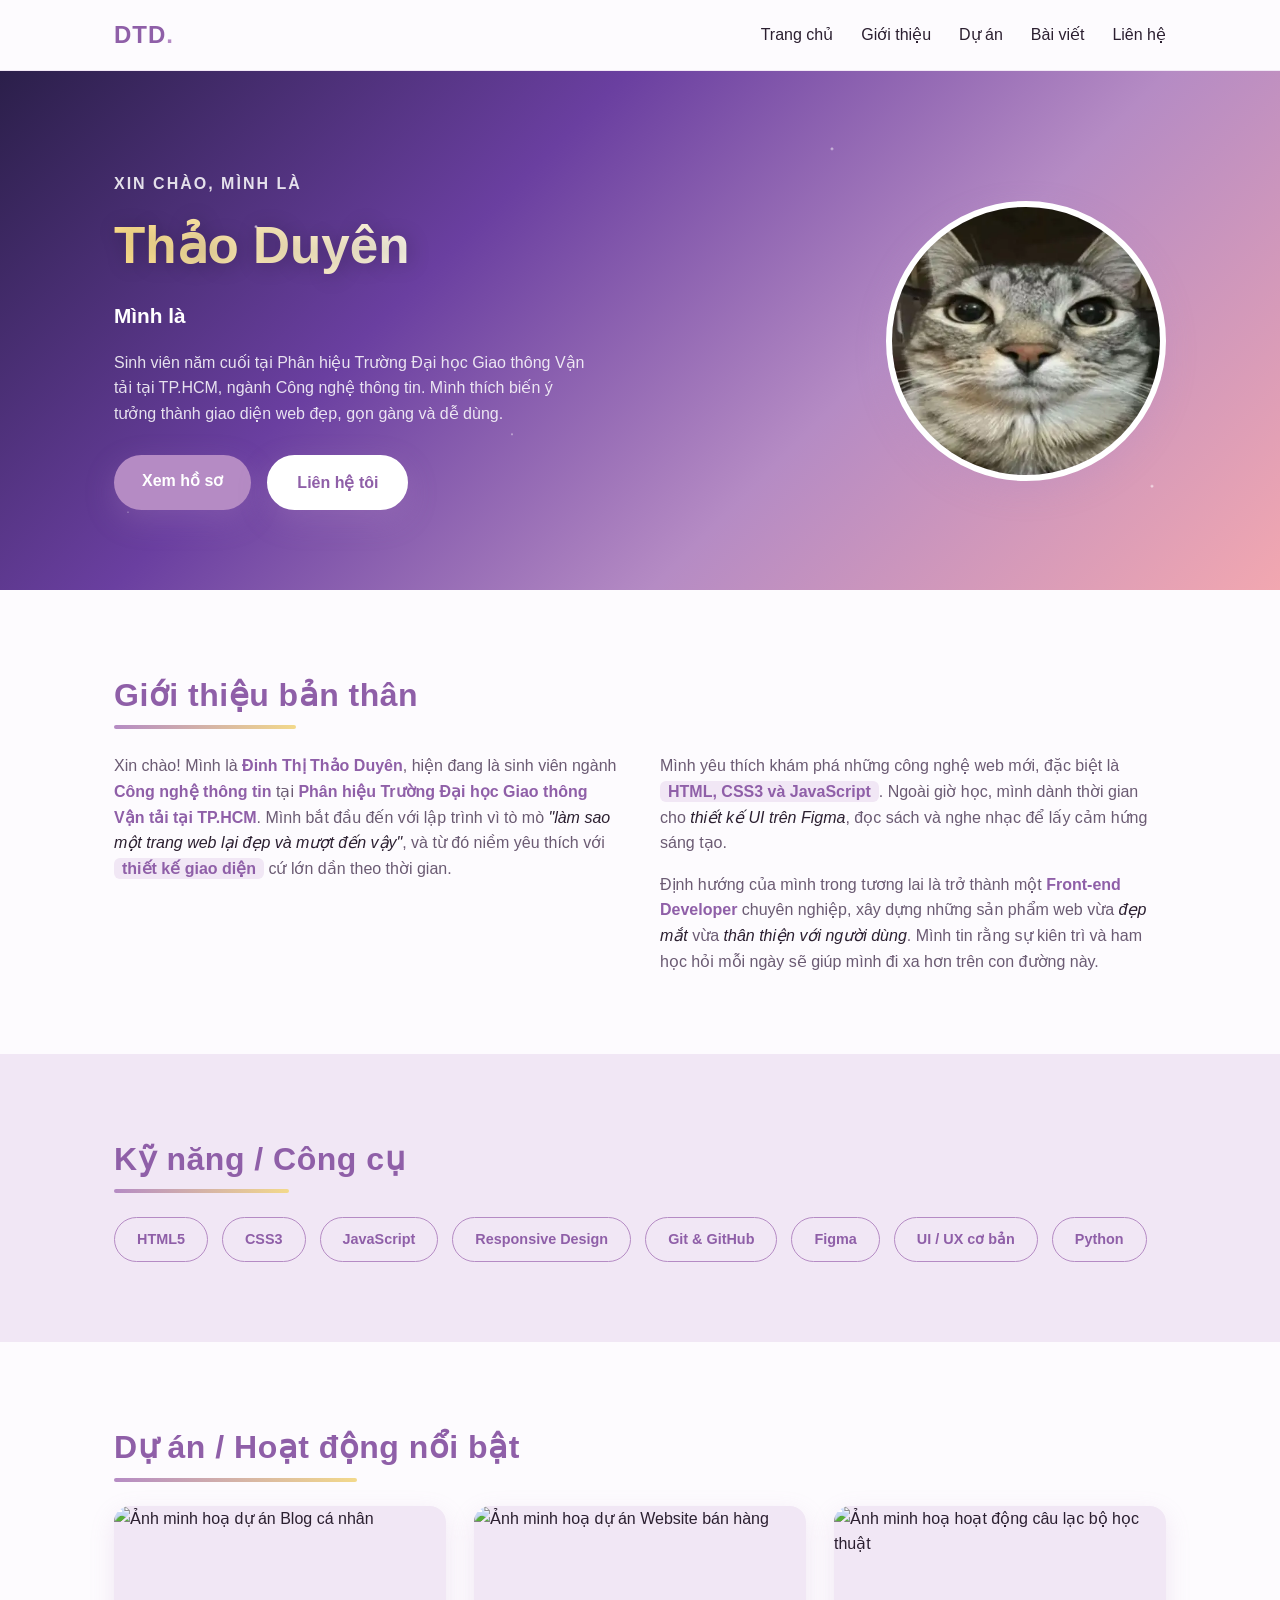
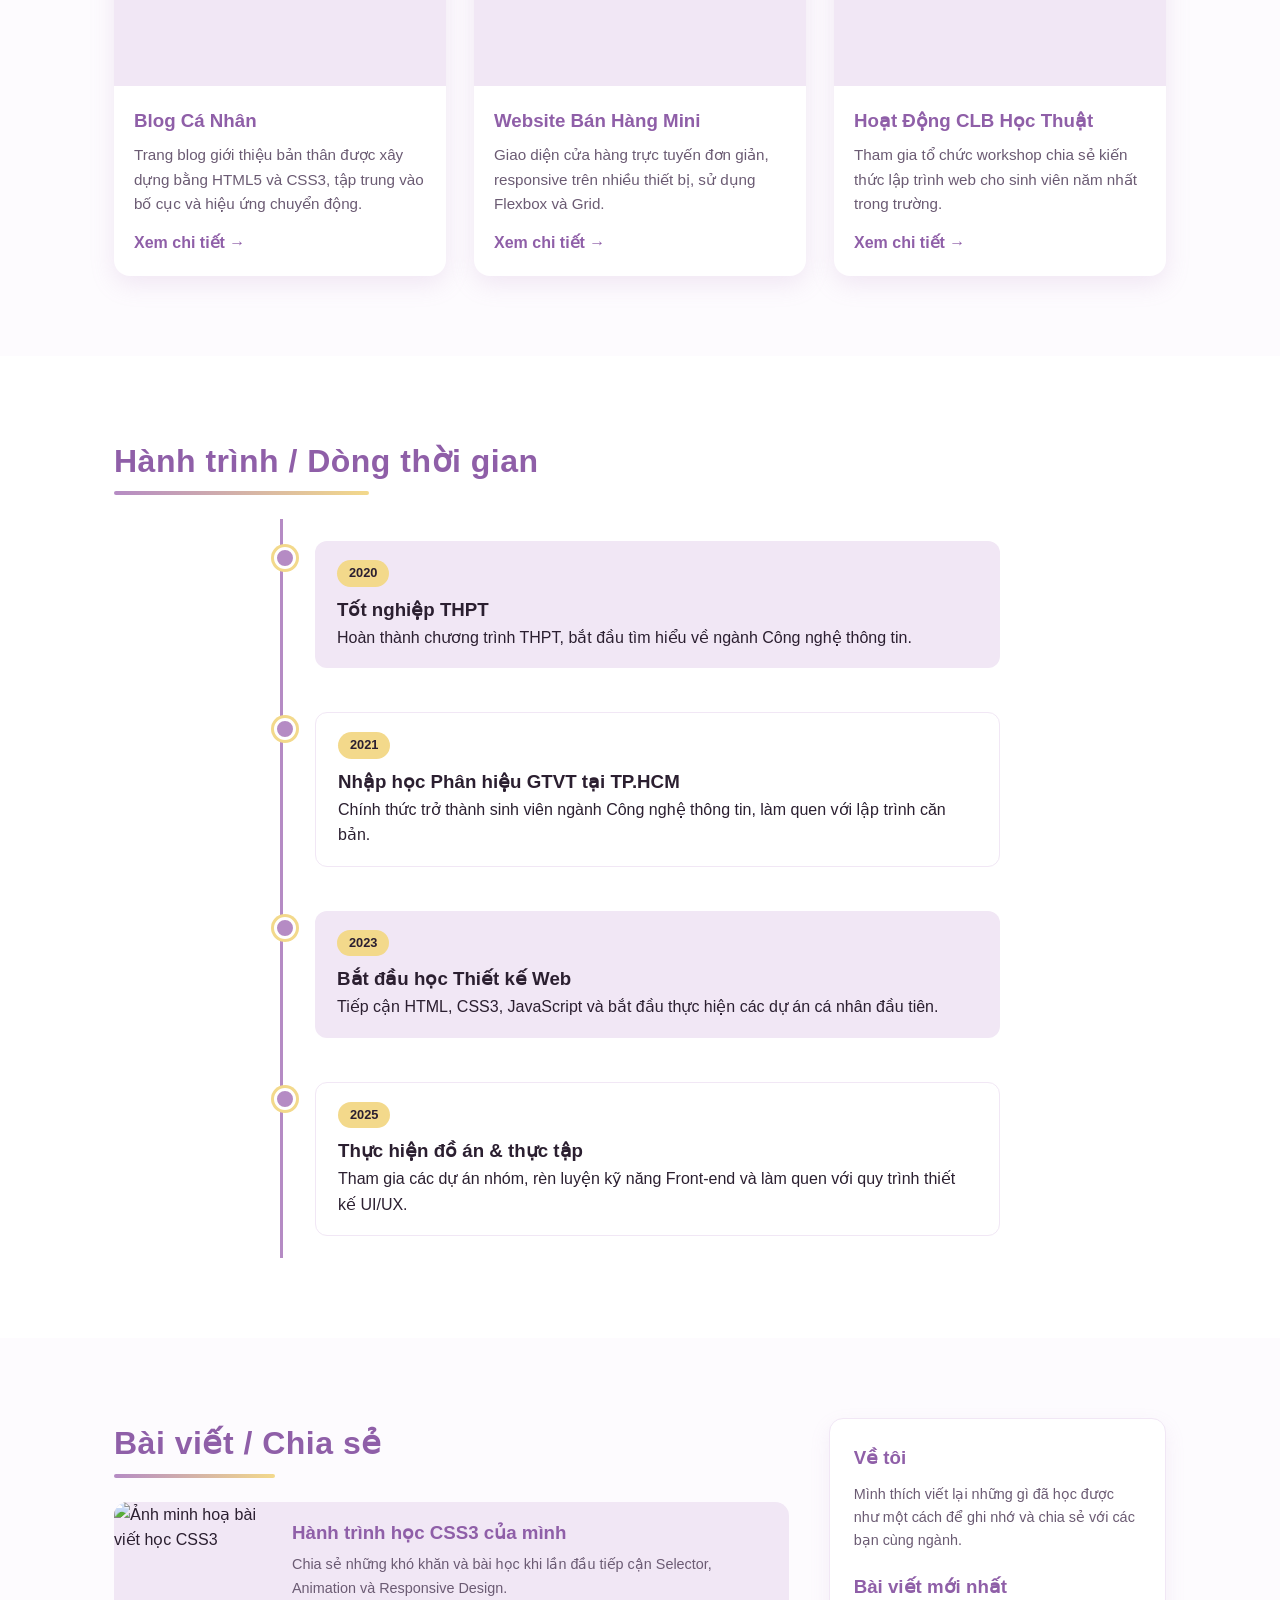
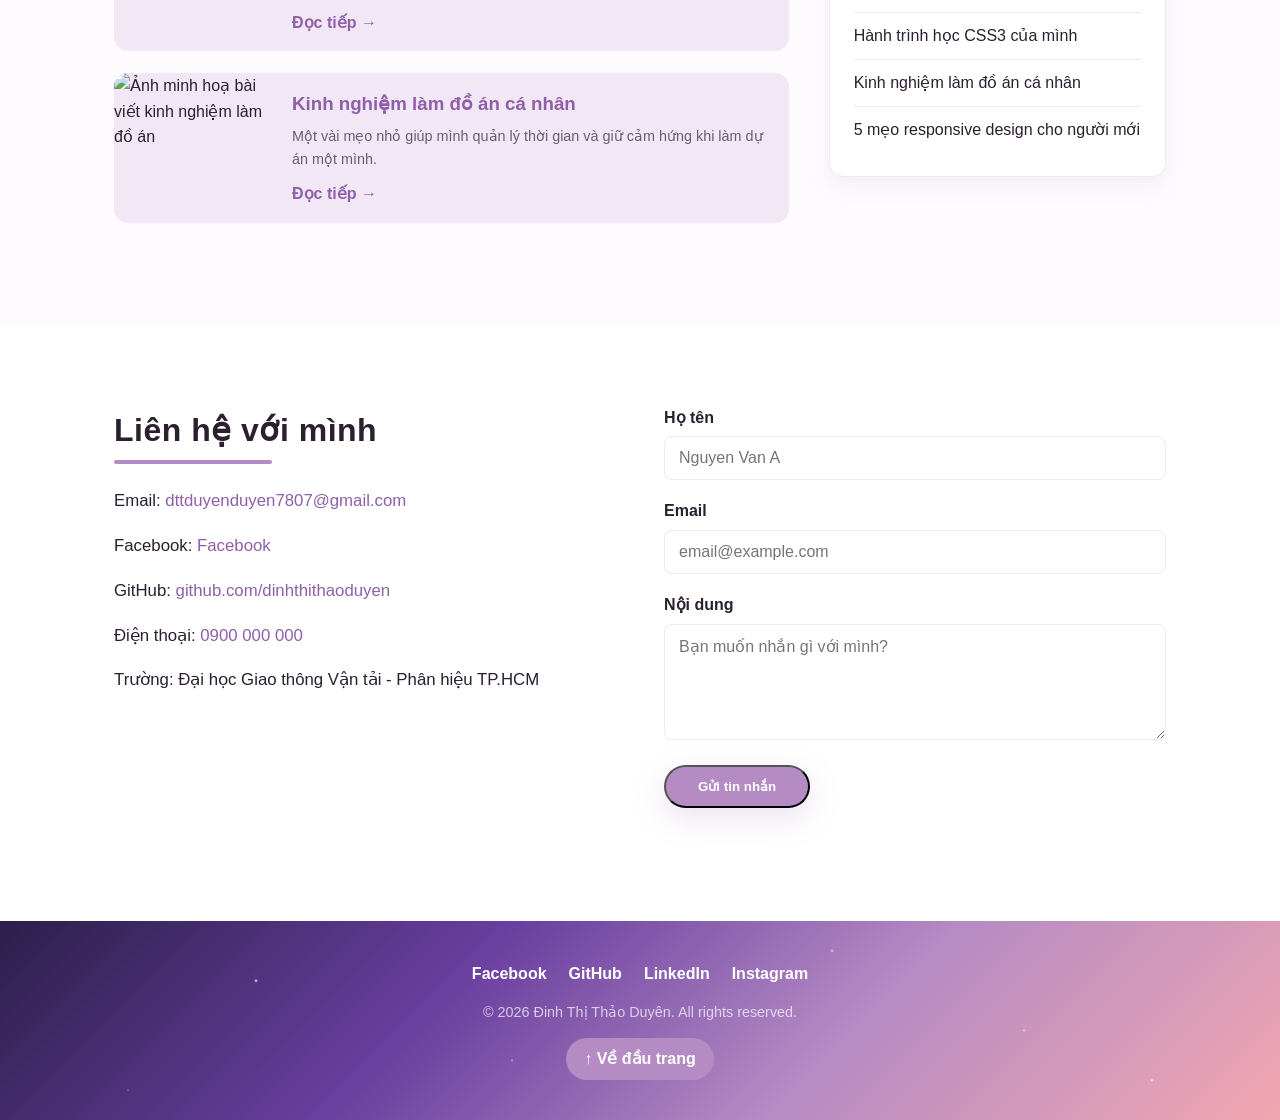
==== html/index.html @ 6ccc556f "Initial commit" ====
<!DOCTYPE html>
<html lang="vi">
<head>
	<meta charset="UTF-8">
	<meta name="viewport" content="width=device-width, initial-scale=1.0">
	<meta name="description" content="Blog giới thiệu bản thân của Đinh Thị Thảo Duyên - sinh viên ngành Công nghệ thông tin, Phân hiệu Trường Đại học Giao thông Vận tải tại TP.HCM.">
	<title>Đinh Thị Thảo Duyên | Blog Cá Nhân</title>
	<link rel="stylesheet" href="../css/style.css">
</head>
<body>

	<!-- ===================== HEADER / NAVIGATION ===================== -->
	<header class="site-header" id="header">
		<div class="container header-inner">
			<a href="#trang-chu" class="logo">DTD<span class="logo-dot">.</span></a>
			<nav class="main-nav">
				<ul>
					<li><a href="#trang-chu">Trang chủ</a></li>
					<li><a href="#gioi-thieu">Giới thiệu</a></li>
					<li><a href="#du-an">Dự án</a></li>
					<li><a href="#bai-viet">Bài viết</a></li>
					<li><a href="#lien-he">Liên hệ</a></li>
				</ul>
			</nav>
		</div>
	</header>

	<!-- ===================== HERO SECTION ===================== -->
	<section class="hero" id="trang-chu">
		<div class="hero-stars" aria-hidden="true">
			<span class="shooting-star star-1"></span>
			<span class="shooting-star star-2"></span>
			<span class="shooting-star star-3"></span>
			<span class="shooting-star star-4"></span>
			<span class="shooting-star star-5"></span>
		</div>
		<div class="container hero-inner">
			<div class="hero-text">
				<p class="hero-eyebrow">Xin chào, mình là</p>
				<h1 class="hero-title">Thảo Duyên</h1>
				<p class="hero-role">
					Mình là
					<span class="role-switch">
						<span>Sinh viên ngành CNTT</span>
						<span>Lập trình viên Front-end</span>
						<span>Người yêu thích UI/UX</span>
						<span>Người ham học hỏi</span>
					</span>
				</p>
				<p class="hero-desc">
					Sinh viên năm cuối tại Phân hiệu Trường Đại học Giao thông Vận tải tại TP.HCM, ngành Công nghệ thông tin.
					Mình thích biến ý tưởng thành giao diện web đẹp, gọn gàng và dễ dùng.
				</p>
				<div class="hero-cta">
					<a href="#gioi-thieu" class="btn btn-primary">Xem hồ sơ</a>
					<a href="#lien-he" class="btn btn-outline">Liên hệ tôi</a>
				</div>
			</div>
			<div class="hero-image">
				<div class="hero-image-frame">
					<img src="../images/OIP.webp" alt="Ảnh chân dung Đinh Thị Thảo Duyên">
				</div>
			</div>
		</div>
	</section>

	<!-- ===================== GIỚI THIỆU BẢN THÂN ===================== -->
	<section class="section about" id="gioi-thieu">
		<div class="container">
			<h2 class="section-title">Giới thiệu bản thân</h2>
			<div class="about-content">
				<p>
					Xin chào! Mình là <strong>Đinh Thị Thảo Duyên</strong>, hiện đang là sinh viên ngành
					<strong>Công nghệ thông tin</strong> tại <strong>Phân hiệu Trường Đại học Giao thông Vận tải tại TP.HCM</strong>.
					Mình bắt đầu đến với lập trình vì tò mò <em>"làm sao một trang web lại đẹp và mượt đến vậy"</em>,
					và từ đó niềm yêu thích với <span class="highlight">thiết kế giao diện</span> cứ lớn dần theo thời gian.
				</p>
				<p>
					Mình yêu thích khám phá những công nghệ web mới, đặc biệt là <span class="highlight">HTML, CSS3 và JavaScript</span>.
					Ngoài giờ học, mình dành thời gian cho <em>thiết kế UI trên Figma</em>, đọc sách và nghe nhạc để lấy cảm hứng sáng tạo.
				</p>
				<p>
					Định hướng của mình trong tương lai là trở thành một <strong>Front-end Developer</strong> chuyên nghiệp,
					xây dựng những sản phẩm web vừa <em>đẹp mắt</em> vừa <em>thân thiện với người dùng</em>.
					Mình tin rằng sự kiên trì và ham học hỏi mỗi ngày sẽ giúp mình đi xa hơn trên con đường này.
				</p>
			</div>
		</div>
	</section>

	<!-- ===================== KỸ NĂNG / CÔNG CỤ ===================== -->
	<section class="section skills" id="ky-nang">
		<div class="container">
			<h2 class="section-title">Kỹ năng / Công cụ</h2>
			<ul class="pill-list">
				<li class="pill">HTML5</li>
				<li class="pill">CSS3</li>
				<li class="pill">JavaScript</li>
				<li class="pill">Responsive Design</li>
				<li class="pill">Git &amp; GitHub</li>
				<li class="pill">Figma</li>
				<li class="pill">UI / UX cơ bản</li>
				<li class="pill">Python</li>
			</ul>
		</div>
	</section>

	<!-- ===================== DỰ ÁN / HOẠT ĐỘNG NỔI BẬT ===================== -->
	<section class="section projects" id="du-an">
		<div class="container">
			<h2 class="section-title">Dự án / Hoạt động nổi bật</h2>
			<div class="project-grid">
				<article class="project-card">
					<div class="project-thumb">
						<img src="https://picsum.photos/seed/dtd-project1/500/350" alt="Ảnh minh hoạ dự án Blog cá nhân">
					</div>
					<div class="project-body">
						<h3>Blog Cá Nhân</h3>
						<p>Trang blog giới thiệu bản thân được xây dựng bằng HTML5 và CSS3, tập trung vào bố cục và hiệu ứng chuyển động.</p>
						<a href="#" class="project-link">Xem chi tiết &rarr;</a>
					</div>
				</article>
				<article class="project-card">
					<div class="project-thumb">
						<img src="https://picsum.photos/seed/dtd-project2/500/350" alt="Ảnh minh hoạ dự án Website bán hàng">
					</div>
					<div class="project-body">
						<h3>Website Bán Hàng Mini</h3>
						<p>Giao diện cửa hàng trực tuyến đơn giản, responsive trên nhiều thiết bị, sử dụng Flexbox và Grid.</p>
						<a href="#" class="project-link">Xem chi tiết &rarr;</a>
					</div>
				</article>
				<article class="project-card">
					<div class="project-thumb">
						<img src="https://picsum.photos/seed/dtd-project3/500/350" alt="Ảnh minh hoạ hoạt động câu lạc bộ học thuật">
					</div>
					<div class="project-body">
						<h3>Hoạt Động CLB Học Thuật</h3>
						<p>Tham gia tổ chức workshop chia sẻ kiến thức lập trình web cho sinh viên năm nhất trong trường.</p>
						<a href="#" class="project-link">Xem chi tiết &rarr;</a>
					</div>
				</article>
			</div>
		</div>
	</section>

	<!-- ===================== HÀNH TRÌNH / DÒNG THỜI GIAN ===================== -->
	<section class="section journey" id="hanh-trinh">
		<div class="container">
			<h2 class="section-title">Hành trình / Dòng thời gian</h2>
			<div class="timeline">
				<div class="timeline-item">
					<div class="timeline-content">
						<span class="timeline-year">2020</span>
						<h3>Tốt nghiệp THPT</h3>
						<p>Hoàn thành chương trình THPT, bắt đầu tìm hiểu về ngành Công nghệ thông tin.</p>
					</div>
				</div>
				<div class="timeline-item">
					<div class="timeline-content">
						<span class="timeline-year">2021</span>
						<h3>Nhập học Phân hiệu GTVT tại TP.HCM</h3>
						<p>Chính thức trở thành sinh viên ngành Công nghệ thông tin, làm quen với lập trình căn bản.</p>
					</div>
				</div>
				<div class="timeline-item">
					<div class="timeline-content">
						<span class="timeline-year">2023</span>
						<h3>Bắt đầu học Thiết kế Web</h3>
						<p>Tiếp cận HTML, CSS3, JavaScript và bắt đầu thực hiện các dự án cá nhân đầu tiên.</p>
					</div>
				</div>
				<div class="timeline-item">
					<div class="timeline-content">
						<span class="timeline-year">2025</span>
						<h3>Thực hiện đồ án & thực tập</h3>
						<p>Tham gia các dự án nhóm, rèn luyện kỹ năng Front-end và làm quen với quy trình thiết kế UI/UX.</p>
					</div>
				</div>
			</div>
		</div>
	</section>

	<!-- ===================== BÀI VIẾT / CHIA SẺ ===================== -->
	<section class="section blog" id="bai-viet">
		<div class="container blog-layout">
			<div class="blog-main">
				<h2 class="section-title">Bài viết / Chia sẻ</h2>
				<article class="blog-post">
					<img src="https://picsum.photos/seed/dtd-blog1/320/260" alt="Ảnh minh hoạ bài viết học CSS3">
					<div class="blog-post-body">
						<h3>Hành trình học CSS3 của mình</h3>
						<p>Chia sẻ những khó khăn và bài học khi lần đầu tiếp cận Selector, Animation và Responsive Design.</p>
						<a href="#" class="project-link">Đọc tiếp &rarr;</a>
					</div>
				</article>
				<article class="blog-post">
					<img src="https://picsum.photos/seed/dtd-blog2/320/260" alt="Ảnh minh hoạ bài viết kinh nghiệm làm đồ án">
					<div class="blog-post-body">
						<h3>Kinh nghiệm làm đồ án cá nhân</h3>
						<p>Một vài mẹo nhỏ giúp mình quản lý thời gian và giữ cảm hứng khi làm dự án một mình.</p>
						<a href="#" class="project-link">Đọc tiếp &rarr;</a>
					</div>
				</article>
			</div>
			<aside class="blog-aside">
				<h3>Về tôi</h3>
				<p>Mình thích viết lại những gì đã học được như một cách để ghi nhớ và chia sẻ với các bạn cùng ngành.</p>
				<h3>Bài viết mới nhất</h3>
				<ul class="aside-list">
					<li><a href="#">Hành trình học CSS3 của mình</a></li>
					<li><a href="#">Kinh nghiệm làm đồ án cá nhân</a></li>
					<li><a href="#">5 mẹo responsive design cho người mới</a></li>
				</ul>
			</aside>
		</div>
	</section>

	<!-- ===================== LIÊN HỆ ===================== -->
	<section class="section contact" id="lien-he">
		<div class="container contact-layout">
			<div class="contact-left">
				<h2 class="section-title">Liên hệ với mình</h2>
				<ul class="contact-list">
					<li>Email: <a href="mailto:dttduyenduyen7807@gmail.com">dttduyenduyen7807@gmail.com</a></li>
					<li>Facebook: <a href="#" target="_blank" rel="noopener">Facebook</a></li>
					<li>GitHub: <a href="#" target="_blank" rel="noopener">github.com/dinhthithaoduyen</a></li>
					<li>Điện thoại: <a href="tel:0900000000">0900 000 000</a></li>
					<li>Trường: Đại học Giao thông Vận tải - Phân hiệu TP.HCM</li>
				</ul>
			</div>

			<form class="contact-form" id="contactForm" novalidate>
				<div class="form-group">
					<label for="name">Họ tên</label>
					<input type="text" id="name" name="name" placeholder="Nguyen Van A" required>
				</div>
				<div class="form-group">
					<label for="email">Email</label>
					<input type="email" id="email" name="email" placeholder="email@example.com" required>
				</div>
				<div class="form-group">
					<label for="message">Nội dung</label>
					<textarea id="message" name="message" rows="5" placeholder="Bạn muốn nhắn gì với mình?" required></textarea>
				</div>
				<button type="submit" class="btn btn-primary">Gửi tin nhắn</button>
				<p class="form-status" id="formStatus" role="status" aria-live="polite"></p>
			</form>
		</div>
	</section>

	<!-- ===================== FOOTER ===================== -->
	<footer class="site-footer">
		<div class="hero-stars" aria-hidden="true">
			<span class="shooting-star star-1"></span>
			<span class="shooting-star star-2"></span>
			<span class="shooting-star star-3"></span>
			<span class="shooting-star star-4"></span>
			<span class="shooting-star star-5"></span>
		</div>
		<div class="container footer-inner">
			<div class="social-links">
				<a href="#" aria-label="Facebook">Facebook</a>
				<a href="#" aria-label="GitHub">GitHub</a>
				<a href="#" aria-label="LinkedIn">LinkedIn</a>
				<a href="#" aria-label="Instagram">Instagram</a>
			</div>
			<p class="copyright">&copy; 2026 Đinh Thị Thảo Duyên. All rights reserved.</p>
			<a href="#header" class="back-to-top">↑ Về đầu trang</a>
		</div>
	</footer>

	<script src="../js/main.js"></script>
</body>
</html>
---- css/style.css ----
/* =====================================================================
   BaiTap4_6651071009_DinhThiThaoDuyen_BlogCaNhan
   Ghi chú vận dụng kiến thức Chương 2 (CSS3) - phục vụ truy vết/kiểm tra:
   1. Selector            -> mọi nơi dùng :hover, :nth-child, ::selection, >, ~
   2. Border & Background -> border-radius, box-shadow, gradient, border
   3. Text Effects        -> text-shadow, gradient text, letter-spacing
   4. 2D/3D Transitions   -> transform: translate/scale/rotate/perspective
   5. Transitions & Anim. -> transition, @keyframes
   6. Multiple Columns    -> columns trong section Giới thiệu & Footer
   7. User Interface      -> cursor, scrollbar, outline, resize
   ===================================================================== */

/* ---------- 1. SELECTOR: reset & biến màu dùng chung ---------- */
* {
	margin: 0;
	padding: 0;
	box-sizing: border-box;
}

:root {
	--primary: #B58BC4;
	--primary-dark: #8f5fa8;
	--primary-light: #f1e7f5;
	--accent-gold: #F3D98B;
	--text-dark: #2b1f30;
	--text-muted: #6b5b73;
	--bg: #fdfbfe;
	--white: #ffffff;
	--shadow: 0 10px 30px rgba(181, 139, 196, 0.25);
}

html {
	scroll-behavior: smooth;
}

body {
	font-family: "Segoe UI", Tahoma, Verdana, sans-serif;
	color: var(--text-dark);
	background: var(--bg);
	line-height: 1.6;
}

/* SELECTOR: pseudo-element ::selection để đổi màu bôi đen văn bản (User Interface) */
::selection {
	background: var(--primary);
	color: var(--white);
}

/* USER INTERFACE: tuỳ biến thanh cuộn trình duyệt */
::-webkit-scrollbar {
	width: 10px;
}
::-webkit-scrollbar-track {
	background: var(--primary-light);
}
::-webkit-scrollbar-thumb {
	background: var(--primary);
	border-radius: 10px;
}

.container {
	width: 100%;
	max-width: 1100px;
	margin: 0 auto;
	padding: 0 24px;
}

.section {
	padding: 80px 0;
}

.section-title {
	font-size: 2rem;
	margin-bottom: 32px;
	color: var(--primary-dark);
	position: relative;
	display: inline-block;
	letter-spacing: 0.5px; /* TEXT EFFECTS */
}

/* TEXT EFFECTS: gạch chân trang trí dưới tiêu đề section */
.section-title::after {
	content: "";
	position: absolute;
	left: 0;
	bottom: -8px;
	width: 60%;
	height: 4px;
	border-radius: 4px;
	background: linear-gradient(90deg, var(--primary), var(--accent-gold));
}

/* ===================== HEADER / NAV ===================== */
.site-header {
	position: sticky; /* USER INTERFACE: thanh điều hướng dính khi cuộn */
	top: 0;
	z-index: 100;
	background: rgba(253, 251, 254, 0.9);
	backdrop-filter: blur(6px);
	border-bottom: 1px solid var(--primary-light); /* BORDER & BACKGROUND */
	transition: box-shadow 0.3s ease; /* TRANSITIONS & ANIMATIONS */
}

.header-inner {
	display: flex;
	align-items: center;
	justify-content: space-between;
	height: 70px;
}

.logo {
	font-size: 1.5rem;
	font-weight: 700;
	color: var(--primary-dark);
	text-decoration: none;
	letter-spacing: 1px;
}

.logo-dot {
	color: var(--primary);
}

.main-nav ul {
	list-style: none;
	display: flex;
	gap: 28px;
}

.main-nav a {
	text-decoration: none;
	color: var(--text-dark);
	font-weight: 500;
	position: relative;
	padding-bottom: 4px;
	cursor: pointer; /* USER INTERFACE */
}

/* SELECTOR (pseudo-class) + TRANSITIONS & ANIMATIONS: gạch chân trượt ra khi hover */
.main-nav a::after {
	content: "";
	position: absolute;
	left: 0;
	bottom: 0;
	width: 0;
	height: 2px;
	background: var(--primary);
	transition: width 0.3s ease;
}
.main-nav a:hover::after {
	width: 100%;
}
.main-nav a:hover {
	color: var(--primary-dark);
}

/* ===================== HERO ===================== */
.hero {
	position: relative;
	overflow: hidden; /* USER INTERFACE: giữ sao băng không tràn ra ngoài */
	padding: 100px 0 80px;
	/* BORDER & BACKGROUND: bầu trời đêm nhiều màu thay cho nền trắng đơn điệu */
	background: linear-gradient(135deg, #2b1f4a 0%, #6a3fa0 35%, #b58bc4 65%, #f2a7b0 100%);
}

/* USER INTERFACE: lớp sao lấp lánh phủ trên nền hero */
.hero::before {
	content: "";
	position: absolute;
	inset: 0;
	background-image:
		radial-gradient(2px 2px at 20% 30%, rgba(255, 255, 255, 0.9), transparent),
		radial-gradient(2px 2px at 65% 15%, rgba(255, 255, 255, 0.7), transparent),
		radial-gradient(1.5px 1.5px at 80% 55%, rgba(255, 255, 255, 0.8), transparent),
		radial-gradient(1.5px 1.5px at 40% 70%, rgba(255, 255, 255, 0.6), transparent),
		radial-gradient(2px 2px at 90% 80%, rgba(255, 255, 255, 0.8), transparent),
		radial-gradient(1px 1px at 10% 85%, rgba(255, 255, 255, 0.6), transparent);
	pointer-events: none;
}

/* TRANSITIONS & ANIMATIONS: các ngôi sao vàng rơi từ trên xuống trong hero */
.hero-stars {
	position: absolute;
	inset: 0;
	pointer-events: none;
}
.shooting-star {
	position: absolute;
	top: -10%;
	left: 0;
	font-size: 20px;
	line-height: 1;
	color: #ffe08a; /* màu vàng riêng cho ngôi sao, không đổi màu tím/hồng gốc của trang */
	text-shadow: 0 0 8px rgba(255, 224, 138, 0.85);
	opacity: 0;
	animation: starFall 6s linear infinite;
}
.shooting-star::before {
	content: "★";
}
.shooting-star.star-1 { left: 8%;  font-size: 26px; animation-delay: 0s; }
.shooting-star.star-2 { left: 32%; font-size: 16px; animation-delay: 1.4s; }
.shooting-star.star-3 { left: 55%; font-size: 22px; animation-delay: 2.8s; }
.shooting-star.star-4 { left: 72%; font-size: 15px; animation-delay: 4.1s; }
.shooting-star.star-5 { left: 90%; font-size: 24px; animation-delay: 5.5s; }

@keyframes starFall {
	0%   { opacity: 0; transform: translateY(0) rotate(0deg); }
	10%  { opacity: 1; }
	90%  { opacity: 1; }
	100% { opacity: 0; transform: translateY(420px) rotate(25deg); }
}

.hero-inner {
	position: relative;
	z-index: 1;
	display: flex;
	align-items: center;
	justify-content: space-between;
	gap: 48px;
	flex-wrap: wrap;
}

.hero-text {
	flex: 1 1 420px;
}

.hero-eyebrow {
	color: var(--white);
	opacity: 0.85;
	font-weight: 600;
	text-transform: uppercase;
	letter-spacing: 2px; /* TEXT EFFECTS */
}

.hero-title {
	font-size: 3.2rem;
	margin: 8px 0 12px;
	/* TEXT EFFECTS: chữ gradient bằng background-clip */
	background: linear-gradient(90deg, #ffe08a, var(--white), #f2a7b0);
	-webkit-background-clip: text;
	background-clip: text;
	color: transparent;
	text-shadow: 2px 2px 20px rgba(0, 0, 0, 0.25);
}

.hero-role {
	font-size: 1.3rem;
	margin-bottom: 18px;
	color: var(--white);
	font-weight: 600;
}

/* TRANSITIONS & ANIMATIONS: hiệu ứng đổi chữ theo vòng lặp (thuần CSS) */
.role-switch {
	position: relative;
	display: inline-block;
	color: #ffe08a;
	height: 1.4em;
	vertical-align: bottom;
	overflow: hidden;
}
.role-switch span {
	position: absolute;
	left: 0;
	top: 0;
	opacity: 0;
	white-space: nowrap;
	animation: roleSwitch 8s infinite;
}
.role-switch span:nth-child(1) { animation-delay: 0s; }
.role-switch span:nth-child(2) { animation-delay: 2s; }
.role-switch span:nth-child(3) { animation-delay: 4s; }
.role-switch span:nth-child(4) { animation-delay: 6s; }

@keyframes roleSwitch {
	0%   { opacity: 0; transform: translateY(10px); }
	5%   { opacity: 1; transform: translateY(0); }
	20%  { opacity: 1; transform: translateY(0); }
	25%  { opacity: 0; transform: translateY(-10px); }
	100% { opacity: 0; }
}

.hero-desc {
	max-width: 480px;
	color: rgba(255, 255, 255, 0.85);
	margin-bottom: 28px;
}

.hero-cta {
	display: flex;
	gap: 16px;
	flex-wrap: wrap;
}

.btn {
	display: inline-block;
	padding: 13px 28px;
	border-radius: 50px; /* BORDER & BACKGROUND */
	text-decoration: none;
	font-weight: 600;
	cursor: pointer;
	transition: transform 0.25s ease, box-shadow 0.25s ease, background 0.25s ease; /* TRANSITIONS & ANIMATIONS */
}

.btn-primary {
	background: var(--primary);
	color: var(--white);
	box-shadow: var(--shadow);
}
.btn-primary:hover {
	background: var(--primary-dark);
	transform: translateY(-4px) scale(1.03); /* 2D/3D TRANSITIONS */
	box-shadow: 0 16px 30px rgba(143, 95, 168, 0.35);
}

.btn-outline {
	background: var(--white);
	color: var(--primary-dark);
	border: 2px solid var(--white);
	box-shadow: var(--shadow);
}
.btn-outline:hover {
	background: var(--primary-light);
	color: var(--primary-dark);
	transform: translateY(-4px) scale(1.03); /* 2D/3D TRANSITIONS */
}

.hero-image {
	flex: 0 0 auto;
	display: flex;
	justify-content: center;
}

.hero-image-frame {
	width: 280px;
	height: 280px;
	border-radius: 50%;
	overflow: hidden;
	border: 6px solid var(--white);
	box-shadow: var(--shadow);
	background: var(--primary-light);
	perspective: 800px; /* 2D/3D TRANSITIONS */
	transition: transform 0.4s ease; /* TRANSITIONS & ANIMATIONS */
}
.hero-image-frame:hover {
	transform: rotate(-2deg) scale(1.04) rotateY(6deg); /* 2D/3D TRANSITIONS */
}
.hero-image-frame img {
	width: 100%;
	height: 100%;
	object-fit: cover;
}

/* ===================== GIỚI THIỆU BẢN THÂN ===================== */
.about-content {
	columns: 2; /* MULTIPLE COLUMNS */
	column-gap: 40px;
	color: var(--text-muted);
}
.about-content p {
	margin-bottom: 16px;
	break-inside: avoid;
}
.about-content strong {
	color: var(--primary-dark);
}
.about-content em {
	color: var(--text-dark);
	font-style: italic;
}
.highlight {
	background: var(--primary-light);
	padding: 2px 8px;
	border-radius: 6px;
	color: var(--primary-dark);
	font-weight: 600;
}

/* ===================== KỸ NĂNG (PILL TAGS) ===================== */
.pill-list {
	list-style: none;
	display: flex;
	flex-wrap: wrap;
	gap: 14px;
}

.pill {
	padding: 10px 22px;
	border-radius: 999px; /* BORDER & BACKGROUND: pill dạng bo tròn hoàn toàn */
	background: var(--primary-light);
	border: 1px solid var(--primary);
	color: var(--primary-dark);
	font-weight: 600;
	font-size: 0.9rem;
	cursor: default;
	transition: transform 0.25s ease, background 0.25s ease, color 0.25s ease; /* TRANSITIONS & ANIMATIONS */
}
.pill:hover {
	background: var(--accent-gold);
	color: var(--text-dark);
	transform: translateY(-3px) scale(1.05); /* 2D/3D TRANSITIONS */
}

/* ===================== DỰ ÁN ===================== */
.skills {
	background: var(--primary-light);
}

.project-grid {
	display: grid;
	grid-template-columns: repeat(auto-fit, minmax(280px, 1fr));
	gap: 28px;
}

.project-card {
	background: var(--white);
	border-radius: 16px; /* BORDER & BACKGROUND */
	overflow: hidden;
	box-shadow: 0 8px 24px rgba(181, 139, 196, 0.18); /* BORDER & BACKGROUND */
	transition: transform 0.35s ease, box-shadow 0.35s ease; /* TRANSITIONS & ANIMATIONS */
}
.project-card:hover {
	transform: translateY(-8px) rotateX(2deg); /* 2D/3D TRANSITIONS */
	box-shadow: 0 20px 40px rgba(181, 139, 196, 0.3);
}

.project-thumb {
	width: 100%;
	height: 180px;
	background: var(--primary-light);
	overflow: hidden;
}
.project-thumb img {
	width: 100%;
	height: 100%;
	object-fit: cover;
	transition: transform 0.5s ease; /* TRANSITIONS & ANIMATIONS */
}
.project-card:hover .project-thumb img {
	transform: scale(1.1); /* 2D/3D TRANSITIONS */
}

.project-body {
	padding: 20px;
}
.project-body h3 {
	margin-bottom: 8px;
	color: var(--primary-dark);
}
.project-body p {
	color: var(--text-muted);
	font-size: 0.95rem;
	margin-bottom: 14px;
}

.project-link {
	color: var(--primary-dark);
	text-decoration: none;
	font-weight: 600;
	position: relative;
	transition: padding-left 0.25s ease, color 0.25s ease; /* TRANSITIONS & ANIMATIONS */
}
.project-link:hover {
	padding-left: 6px;
	color: var(--primary);
}

/* ===================== HÀNH TRÌNH / TIMELINE ===================== */
.journey {
	background: var(--white);
}

.timeline {
	display: flex;
	flex-direction: column;
	gap: 0;
	border-left: 3px solid var(--primary); /* BORDER & BACKGROUND */
	max-width: 720px;
	margin: 0 auto;
	padding-left: 32px;
}

.timeline-item {
	display: flex;
	position: relative;
	padding: 22px 0;
}

/* SELECTOR: dùng ::before để tạo chấm mốc trên trục timeline */
.timeline-item::before {
	content: "";
	position: absolute;
	left: -41px;
	top: 28px;
	width: 16px;
	height: 16px;
	border-radius: 50%;
	background: var(--primary);
	border: 3px solid var(--white);
	box-shadow: 0 0 0 3px var(--accent-gold);
}

.timeline-content {
	background: var(--primary-light);
	border-radius: 12px; /* BORDER & BACKGROUND */
	padding: 18px 22px;
	flex: 1;
	transition: transform 0.3s ease; /* TRANSITIONS & ANIMATIONS */
}
.timeline-content:hover {
	transform: translateX(8px); /* 2D/3D TRANSITIONS */
}

.timeline-year {
	display: inline-block;
	background: var(--accent-gold);
	color: var(--text-dark);
	padding: 3px 12px;
	border-radius: 999px;
	font-size: 0.8rem;
	font-weight: 700;
	margin-bottom: 8px;
}

/* SELECTOR: :nth-child để so le màu nền các mốc chẵn/lẻ */
.timeline-item:nth-child(even) .timeline-content {
	background: var(--white);
	border: 1px solid var(--primary-light);
}

/* ===================== BÀI VIẾT / CHIA SẺ ===================== */
.blog-layout {
	display: grid;
	grid-template-columns: 2fr 1fr;
	gap: 40px;
	align-items: start;
}

.blog-post {
	display: flex;
	gap: 18px;
	background: var(--primary-light);
	border-radius: 14px; /* BORDER & BACKGROUND */
	overflow: hidden;
	margin-bottom: 22px;
	transition: box-shadow 0.3s ease, transform 0.3s ease; /* TRANSITIONS & ANIMATIONS */
}
.blog-post:hover {
	box-shadow: var(--shadow);
	transform: translateY(-4px);
}
.blog-post img {
	width: 160px;
	height: 130px;
	object-fit: cover;
	flex-shrink: 0;
}
.blog-post-body {
	padding: 16px 16px 16px 0;
}
.blog-post-body h3 {
	color: var(--primary-dark);
	margin-bottom: 6px;
}
.blog-post-body p {
	color: var(--text-muted);
	font-size: 0.9rem;
	margin-bottom: 10px;
}

.blog-aside {
	background: var(--white);
	border: 1px solid var(--primary-light);
	border-radius: 14px;
	padding: 24px;
	box-shadow: 0 8px 20px rgba(181, 139, 196, 0.12);
}
.blog-aside h3 {
	color: var(--primary-dark);
	margin-bottom: 10px;
}
.blog-aside p {
	color: var(--text-muted);
	font-size: 0.9rem;
	margin-bottom: 20px;
}
.aside-list {
	list-style: none;
}
.aside-list li {
	border-top: 1px solid var(--primary-light);
	padding: 10px 0;
}
.aside-list a {
	color: var(--text-dark);
	text-decoration: none;
	transition: color 0.25s ease, padding-left 0.25s ease; /* TRANSITIONS & ANIMATIONS */
}
.aside-list a:hover {
	color: var(--primary-dark);
	padding-left: 4px;
}

/* ===================== LIÊN HỆ ===================== */
.contact {
	background: var(--white);
	color: var(--text-dark);
	text-align: left;
}
.contact .section-title {
	color: var(--text-dark);
}
.contact .section-title::after {
	background: var(--primary);
	margin: 12px 0 0;
}
.contact-layout {
	display: grid;
	grid-template-columns: 1fr 1fr;
	gap: 48px;
	align-items: start;
}
.contact-list {
	list-style: none;
}
.contact-list li {
	margin-bottom: 18px;
	font-size: 1.05rem;
}
.contact-list a {
	color: var(--primary-dark);
	text-decoration: none;
	font-weight: 500;
}
.contact-list a:hover {
	text-decoration: underline;
}

.contact-form {
	background: var(--white);
	border-radius: 16px; /* BORDER & BACKGROUND */
	padding: 0;
}
.form-group {
	margin-bottom: 18px;
}
.form-group label {
	display: block;
	margin-bottom: 6px;
	color: var(--text-dark);
	font-weight: 600;
}
.form-group input,
.form-group textarea {
	width: 100%;
	padding: 12px 14px;
	border: 1px solid var(--primary-light);
	border-radius: 8px;
	font-family: inherit;
	font-size: 1rem;
	color: var(--text-dark);
	resize: vertical;
	transition: border-color 0.25s ease, box-shadow 0.25s ease; /* TRANSITIONS & ANIMATIONS */
}
.form-group input:focus,
.form-group textarea:focus {
	outline: none;
	border-color: var(--primary);
	box-shadow: 0 0 0 3px var(--primary-light);
}
.contact-form .btn {
	width: auto;
	padding: 12px 32px;
	border-radius: 999px; /* BORDER & BACKGROUND */
}
.form-status {
	margin-top: 14px;
	font-weight: 500;
	min-height: 1.2em;
}
.form-status--success {
	color: var(--primary-dark);
}
.form-status--error {
	color: #c0392b;
}

/* ===================== FOOTER ===================== */
.site-footer {
	position: relative;
	overflow: hidden; /* USER INTERFACE: giữ sao rơi không tràn ra ngoài, giống hero */
	/* BORDER & BACKGROUND: dùng chung nền bầu trời đêm với hero */
	background: linear-gradient(135deg, #2b1f4a 0%, #6a3fa0 35%, #b58bc4 65%, #f2a7b0 100%);
	color: var(--white);
	padding: 40px 0;
}
/* USER INTERFACE: lớp sao lấp lánh phủ trên nền footer, giống hero::before */
.site-footer::before {
	content: "";
	position: absolute;
	inset: 0;
	background-image:
		radial-gradient(2px 2px at 20% 30%, rgba(255, 255, 255, 0.9), transparent),
		radial-gradient(2px 2px at 65% 15%, rgba(255, 255, 255, 0.7), transparent),
		radial-gradient(1.5px 1.5px at 80% 55%, rgba(255, 255, 255, 0.8), transparent),
		radial-gradient(1.5px 1.5px at 40% 70%, rgba(255, 255, 255, 0.6), transparent),
		radial-gradient(2px 2px at 90% 80%, rgba(255, 255, 255, 0.8), transparent),
		radial-gradient(1px 1px at 10% 85%, rgba(255, 255, 255, 0.6), transparent);
	pointer-events: none;
}
.footer-inner {
	position: relative;
	z-index: 1; /* USER INTERFACE: nổi trên lớp sao và lớp chấm lấp lánh */
	display: flex;
	flex-direction: column;
	align-items: center;
	gap: 14px;
	text-align: center;
}

.social-links {
	display: flex;
	gap: 22px;
	columns: initial; /* MULTIPLE COLUMNS: footer dùng flex ngang, ghi chú đối chiếu với about-content ở trên dùng columns dọc */
}
.social-links a {
	color: var(--white);
	text-decoration: none;
	font-weight: 600;
	position: relative;
	transition: color 0.25s ease; /* TRANSITIONS & ANIMATIONS */
}
.social-links a:hover {
	color: var(--accent-gold);
}

.copyright {
	color: rgba(255, 255, 255, 0.7);
	font-size: 0.9rem;
}

.back-to-top {
	display: inline-block;
	color: var(--white);
	background: var(--primary);
	padding: 8px 18px;
	border-radius: 999px;
	text-decoration: none;
	font-weight: 600;
	transition: transform 0.3s ease, background 0.3s ease; /* TRANSITIONS & ANIMATIONS */
}
.back-to-top:hover {
	background: var(--accent-gold);
	color: var(--text-dark);
	transform: translateY(-4px); /* 2D/3D TRANSITIONS */
}

/* ===================== RESPONSIVE ===================== */
@media (max-width: 768px) {
	.main-nav ul {
		gap: 16px;
		font-size: 0.9rem;
	}
	.hero-title {
		font-size: 2.2rem;
	}
	.about-content {
		columns: 1; /* MULTIPLE COLUMNS: về 1 cột trên màn hình nhỏ */
	}
	.blog-layout {
		grid-template-columns: 1fr;
	}
	.contact-layout {
		grid-template-columns: 1fr;
	}
	.timeline {
		padding-left: 24px;
	}
}
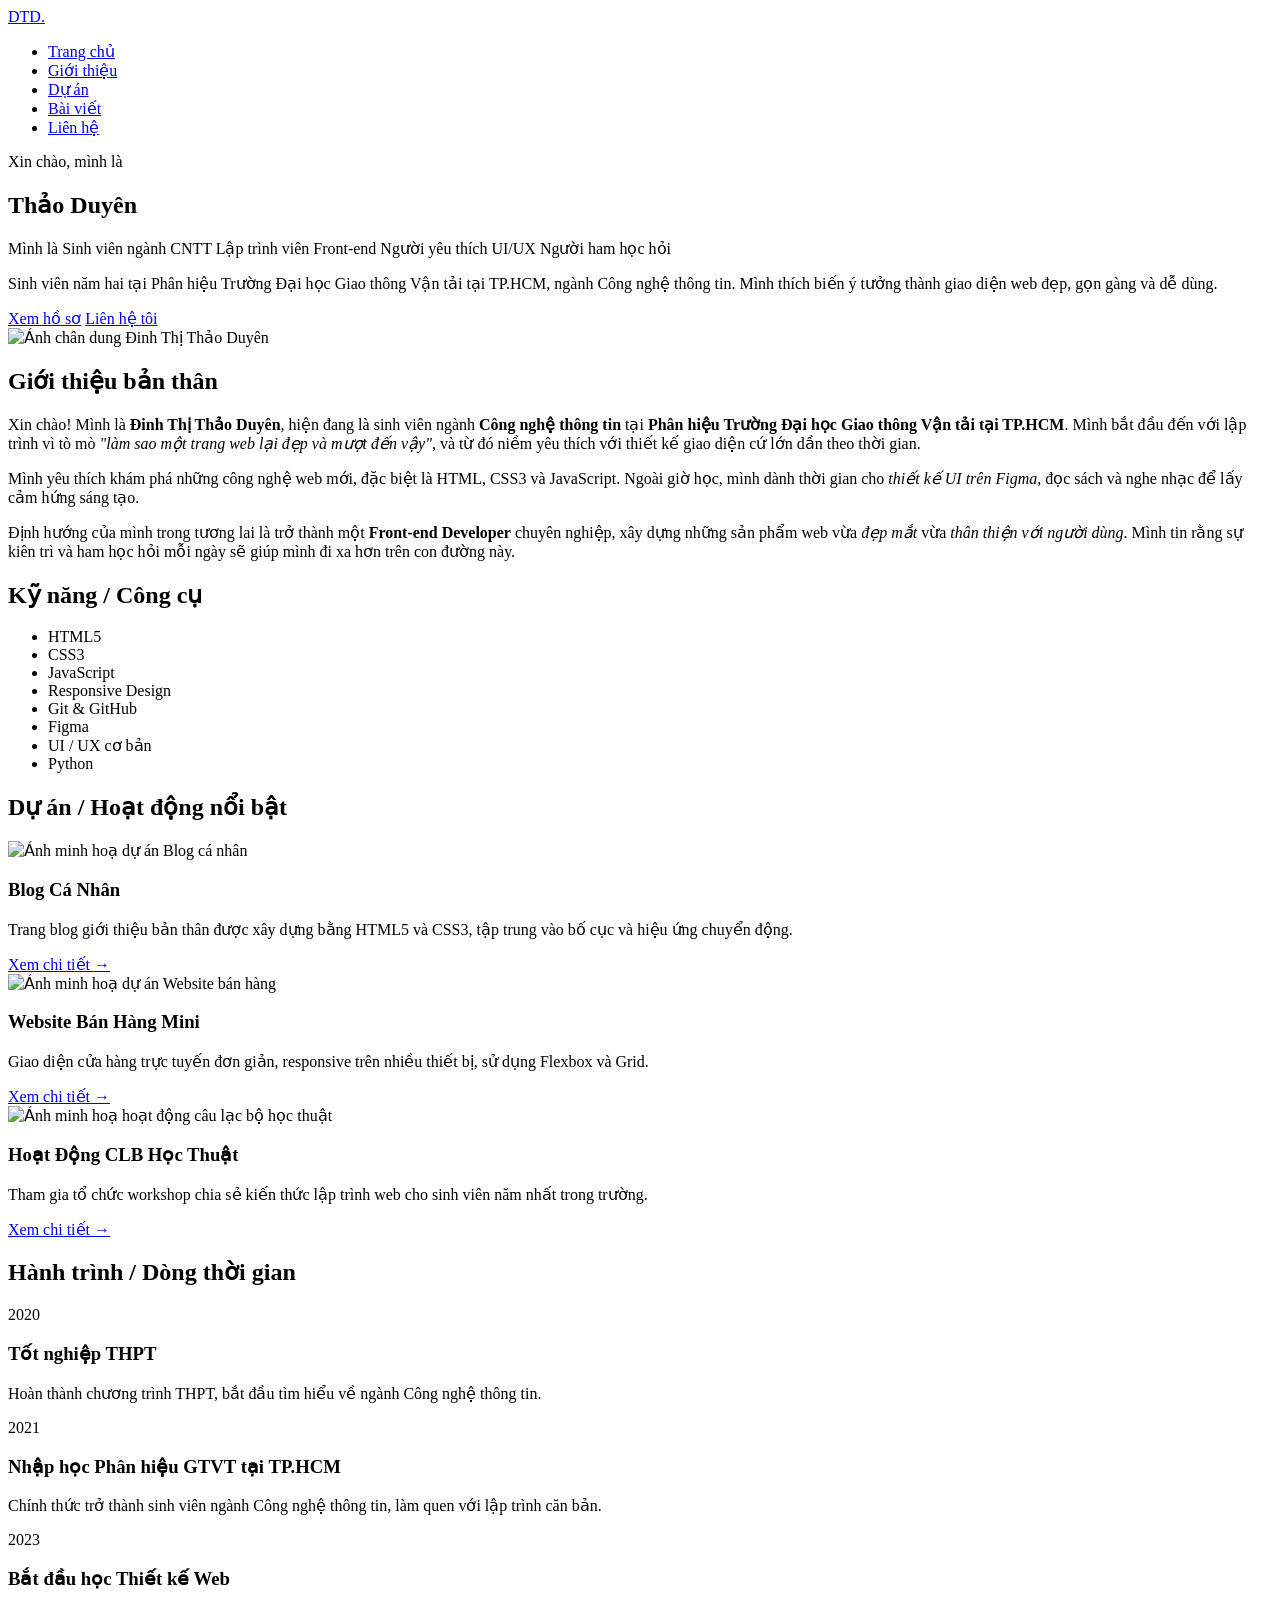
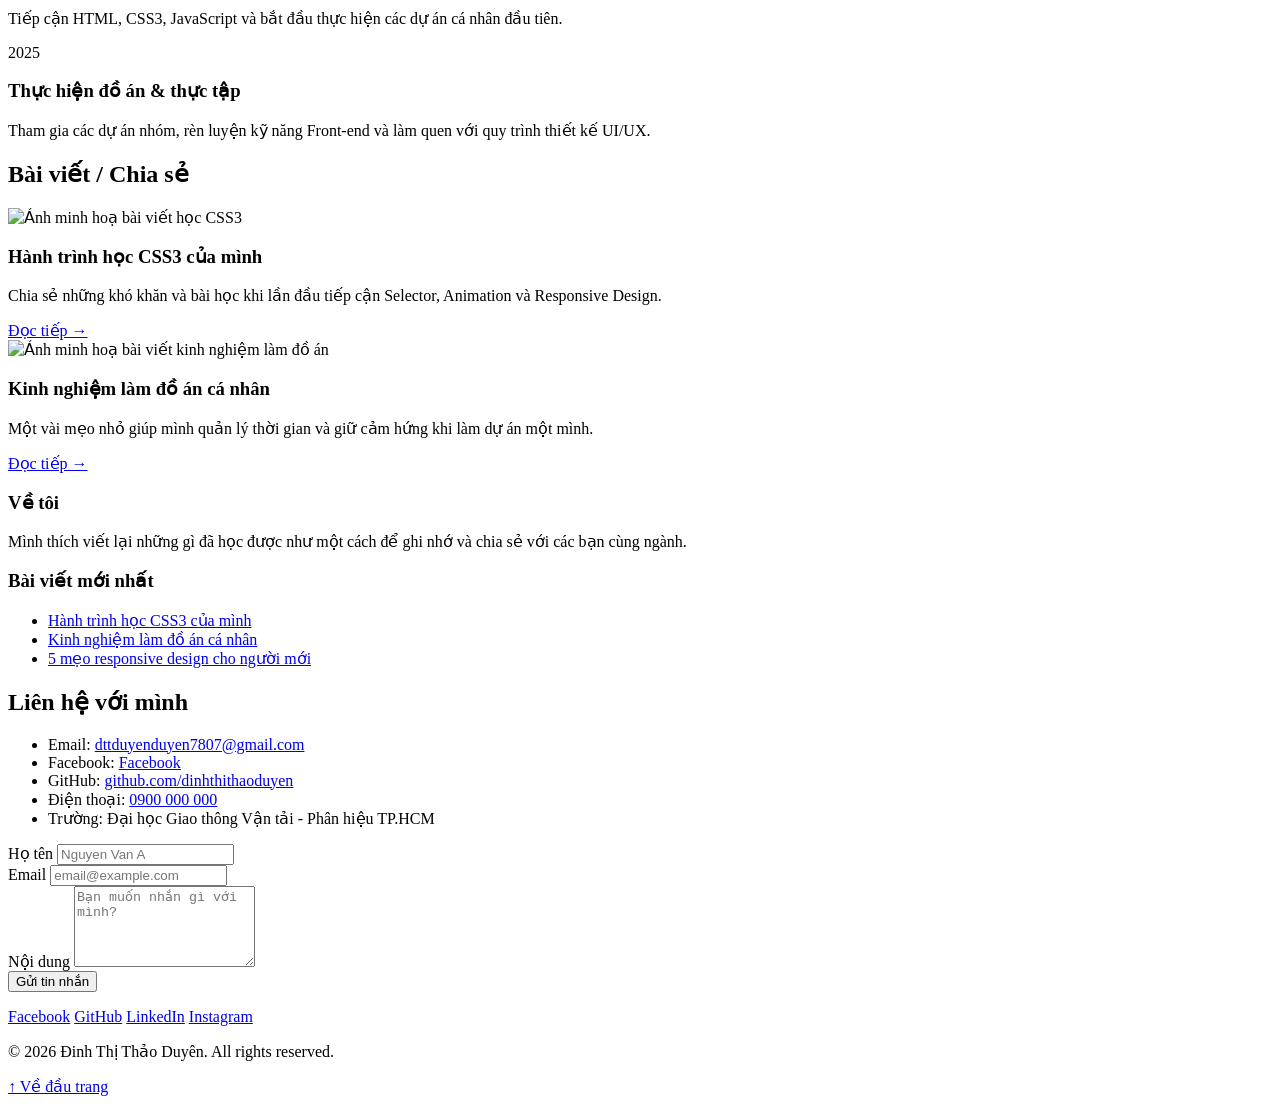
==== commit b0b83aaf: "fix some folder" ====
--- a/html/index.html
+++ b/html/index.html
@@ -5,7 +5,7 @@
 	<meta name="viewport" content="width=device-width, initial-scale=1.0">
 	<meta name="description" content="Blog giới thiệu bản thân của Đinh Thị Thảo Duyên - sinh viên ngành Công nghệ thông tin, Phân hiệu Trường Đại học Giao thông Vận tải tại TP.HCM.">
 	<title>Đinh Thị Thảo Duyên | Blog Cá Nhân</title>
-	<link rel="stylesheet" href="../css/style.css">
+	<link rel="stylesheet" href="css/style.css">
 </head>
 <body>
 
@@ -48,7 +48,7 @@
 					</span>
 				</p>
 				<p class="hero-desc">
-					Sinh viên năm cuối tại Phân hiệu Trường Đại học Giao thông Vận tải tại TP.HCM, ngành Công nghệ thông tin.
+					Sinh viên năm hai tại Phân hiệu Trường Đại học Giao thông Vận tải tại TP.HCM, ngành Công nghệ thông tin.
 					Mình thích biến ý tưởng thành giao diện web đẹp, gọn gàng và dễ dùng.
 				</p>
 				<div class="hero-cta">
@@ -58,7 +58,7 @@
 			</div>
 			<div class="hero-image">
 				<div class="hero-image-frame">
-					<img src="../images/OIP.webp" alt="Ảnh chân dung Đinh Thị Thảo Duyên">
+					<img src="images/OIP.webp" alt="Ảnh chân dung Đinh Thị Thảo Duyên">
 				</div>
 			</div>
 		</div>
@@ -270,6 +270,6 @@
 		</div>
 	</footer>
 
-	<script src="../js/main.js"></script>
+	<script src="js/main.js"></script>
 </body>
 </html>
